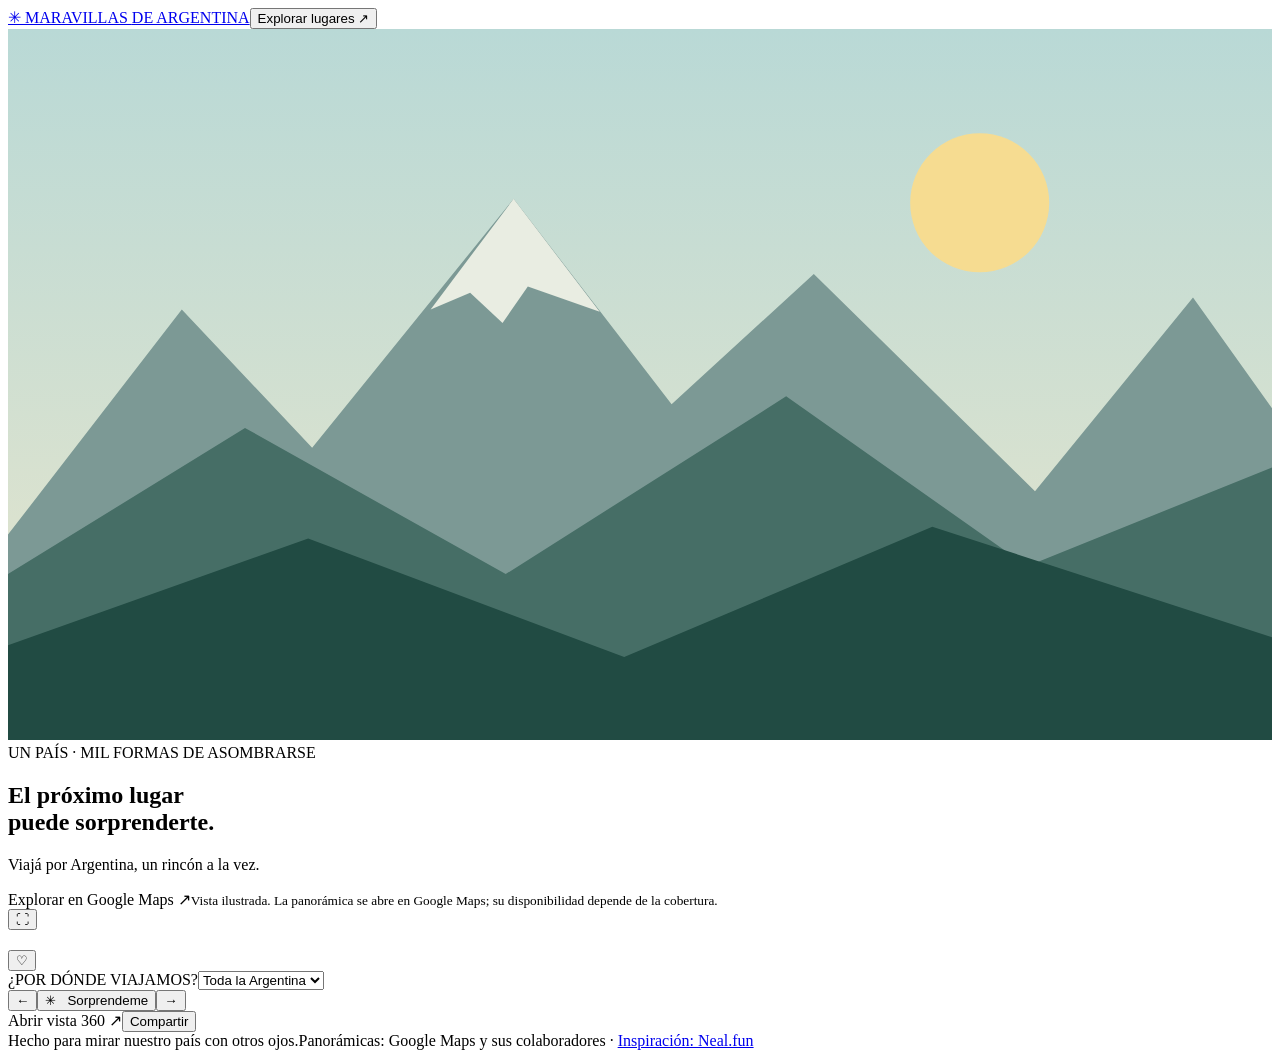
==== index.html @ 0de5b4e2 "Crear explorador Maravillas de Argentina: index.html" ====
<!doctype html>
<html lang="es-AR">
<head><meta charset="utf-8"><meta name="viewport" content="width=device-width,initial-scale=1"><meta name="theme-color" content="#123e38"><meta name="description" content="Descubrí lugares hermosos y curiosos de Argentina con enlaces a Google Street View."><title>Maravillas de Argentina</title><link rel="stylesheet" href="style.css"><script src="config.js" defer></script><script src="app.js" defer></script></head>
<body>
<header><a class="brand" href="./" aria-label="Inicio"><span class="sun">✳</span> MARAVILLAS <span class="brand-small">DE ARGENTINA</span></a><button id="catalogToggle" aria-expanded="false" aria-controls="catalog">Explorar lugares <span>↗</span></button></header>
<main>
<section class="stage" aria-label="Lugar seleccionado">
<div class="landscape" aria-hidden="true"><svg viewBox="0 0 1600 900" preserveAspectRatio="xMidYMid slice"><defs><linearGradient id="sky" x2="0" y2="1"><stop stop-color="#b9d9d6"/><stop offset="1" stop-color="#e9e6cc"/></linearGradient></defs><path fill="url(#sky)" d="M0 0h1600v900H0z"/><circle cx="1230" cy="220" r="88" fill="#f6dc91"/><path fill="#7c9995" d="M0 640 220 355 385 530 640 215 840 475 1020 310 1300 585 1500 340 1600 480V900H0Z"/><path fill="#e9ede2" d="m535 355 105-140 109 143-91-32-32 46-41-38Z"/><path fill="#466e66" d="M0 690 300 505 630 690 985 465 1290 680 1600 555V900H0Z"/><path fill="#214b43" d="M0 780 380 645 780 795 1170 630 1600 770V900H0Z"/></svg></div>
<iframe id="panorama" title="Panorámica 360 del lugar seleccionado" referrerpolicy="strict-origin-when-cross-origin" allowfullscreen hidden></iframe>
<div id="fallback" class="welcome"><span class="eyebrow">UN PAÍS · MIL FORMAS DE ASOMBRARSE</span><h1>El próximo lugar<br>puede sorprenderte.</h1><p>Viajá por Argentina, un rincón a la vez.</p><a id="heroMaps" class="light-button" target="_blank" rel="noopener">Explorar en Google Maps ↗</a><small id="coverage">Vista ilustrada. La panorámica se abre en Google Maps; su disponibilidad depende de la cobertura.</small></div>
<div class="top-tools"><span id="counter"></span><button id="fullscreen" title="Pantalla completa" aria-label="Pantalla completa">⛶</button></div>
<article class="place-card" aria-live="polite"><div><span id="region" class="eyebrow"></span><h2 id="name"></h2><p id="description"></p><span id="province"></span></div><button id="favorite" aria-label="Guardar lugar" aria-pressed="false">♡</button></article>
</section>
<nav class="travel-bar" aria-label="Controles del recorrido"><div class="filter"><label for="regionFilter">¿POR DÓNDE VIAJAMOS?</label><select id="regionFilter"><option value="">Toda la Argentina</option></select></div><div class="steps"><button id="previous" aria-label="Lugar anterior">←</button><button id="random" class="primary">✳ &nbsp; Sorprendeme</button><button id="next" aria-label="Lugar siguiente">→</button></div><a id="maps" target="_blank" rel="noopener">Abrir vista 360 ↗</a><button id="share">Compartir</button></nav>
<section id="catalog" hidden><div class="catalog-head"><h2>Elegí tu próximo destino</h2><label><input id="onlyFavorites" type="checkbox"> Solo guardados</label></div><label for="search" class="sr-only">Buscar lugar o provincia</label><input id="search" type="search" placeholder="Buscar un lugar o una provincia…"><div id="cards"></div><p id="empty" hidden>No hay lugares para esta búsqueda.</p></section>
</main><footer><span>Hecho para mirar nuestro país con otros ojos.</span><span>Panorámicas: Google Maps y sus colaboradores · <a href="https://neal.fun/wonders-of-street-view/" target="_blank" rel="noopener">Inspiración: Neal.fun</a></span></footer><p id="status" class="toast" role="status" hidden></p>
</body></html>
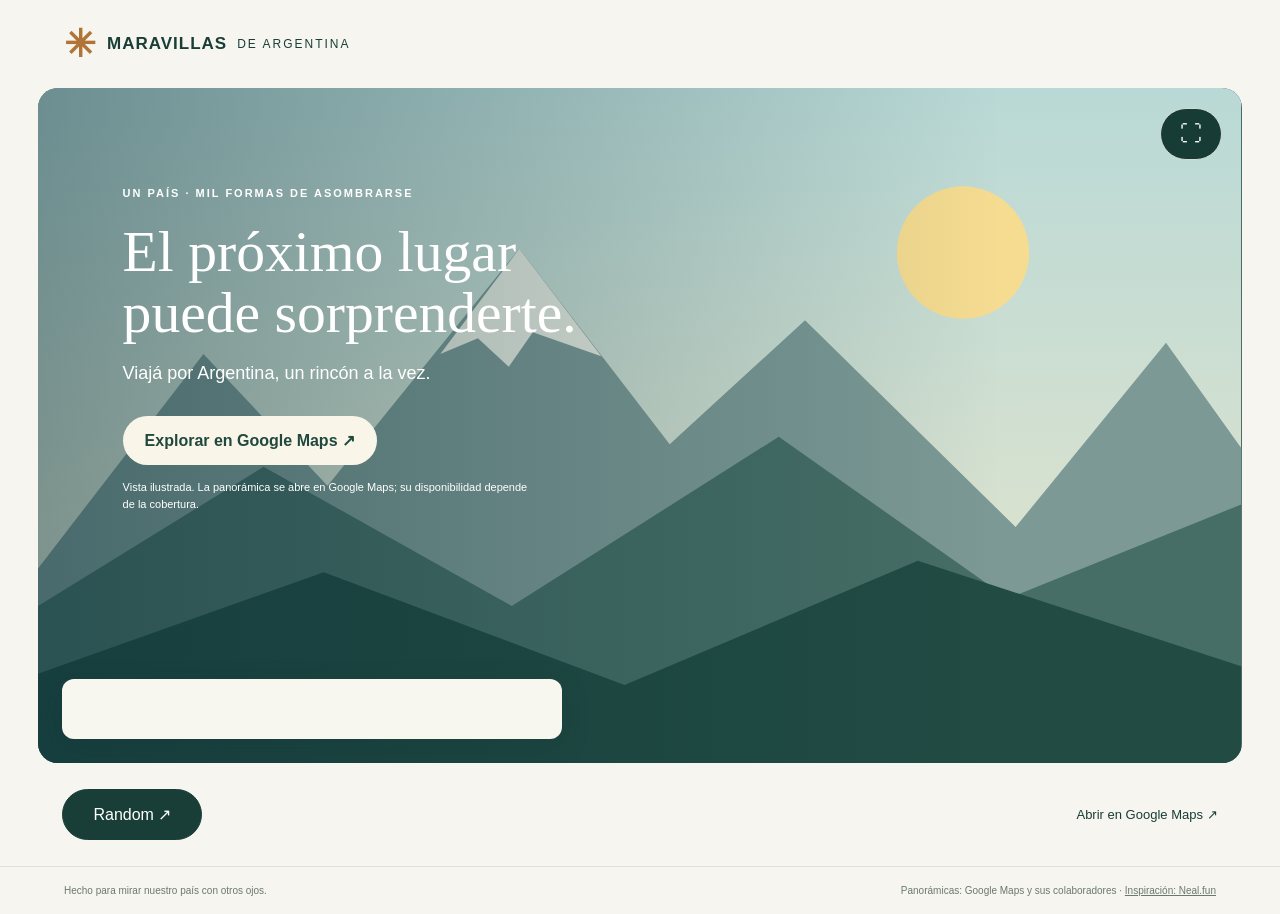
==== commit 0af72392: "Simplificar recorrido a un botón Random: index.html" ====
--- a/index.html
+++ b/index.html
@@ -2,16 +2,16 @@
 <html lang="es-AR">
 <head><meta charset="utf-8"><meta name="viewport" content="width=device-width,initial-scale=1"><meta name="theme-color" content="#123e38"><meta name="description" content="Descubrí lugares hermosos y curiosos de Argentina con enlaces a Google Street View."><title>Maravillas de Argentina</title><link rel="stylesheet" href="style.css"><script src="config.js" defer></script><script src="app.js" defer></script></head>
 <body>
-<header><a class="brand" href="./" aria-label="Inicio"><span class="sun">✳</span> MARAVILLAS <span class="brand-small">DE ARGENTINA</span></a><button id="catalogToggle" aria-expanded="false" aria-controls="catalog">Explorar lugares <span>↗</span></button></header>
+<header><a class="brand" href="./" aria-label="Inicio"><span class="sun">✳</span> MARAVILLAS <span class="brand-small">DE ARGENTINA</span></a></header>
 <main>
 <section class="stage" aria-label="Lugar seleccionado">
 <div class="landscape" aria-hidden="true"><svg viewBox="0 0 1600 900" preserveAspectRatio="xMidYMid slice"><defs><linearGradient id="sky" x2="0" y2="1"><stop stop-color="#b9d9d6"/><stop offset="1" stop-color="#e9e6cc"/></linearGradient></defs><path fill="url(#sky)" d="M0 0h1600v900H0z"/><circle cx="1230" cy="220" r="88" fill="#f6dc91"/><path fill="#7c9995" d="M0 640 220 355 385 530 640 215 840 475 1020 310 1300 585 1500 340 1600 480V900H0Z"/><path fill="#e9ede2" d="m535 355 105-140 109 143-91-32-32 46-41-38Z"/><path fill="#466e66" d="M0 690 300 505 630 690 985 465 1290 680 1600 555V900H0Z"/><path fill="#214b43" d="M0 780 380 645 780 795 1170 630 1600 770V900H0Z"/></svg></div>
 <iframe id="panorama" title="Panorámica 360 del lugar seleccionado" referrerpolicy="strict-origin-when-cross-origin" allowfullscreen hidden></iframe>
 <div id="fallback" class="welcome"><span class="eyebrow">UN PAÍS · MIL FORMAS DE ASOMBRARSE</span><h1>El próximo lugar<br>puede sorprenderte.</h1><p>Viajá por Argentina, un rincón a la vez.</p><a id="heroMaps" class="light-button" target="_blank" rel="noopener">Explorar en Google Maps ↗</a><small id="coverage">Vista ilustrada. La panorámica se abre en Google Maps; su disponibilidad depende de la cobertura.</small></div>
 <div class="top-tools"><span id="counter"></span><button id="fullscreen" title="Pantalla completa" aria-label="Pantalla completa">⛶</button></div>
-<article class="place-card" aria-live="polite"><div><span id="region" class="eyebrow"></span><h2 id="name"></h2><p id="description"></p><span id="province"></span></div><button id="favorite" aria-label="Guardar lugar" aria-pressed="false">♡</button></article>
+<article class="place-card" aria-live="polite"><div><span id="region" class="eyebrow"></span><h2 id="name"></h2><p id="description"></p><span id="province"></span></div></article>
 </section>
-<nav class="travel-bar" aria-label="Controles del recorrido"><div class="filter"><label for="regionFilter">¿POR DÓNDE VIAJAMOS?</label><select id="regionFilter"><option value="">Toda la Argentina</option></select></div><div class="steps"><button id="previous" aria-label="Lugar anterior">←</button><button id="random" class="primary">✳ &nbsp; Sorprendeme</button><button id="next" aria-label="Lugar siguiente">→</button></div><a id="maps" target="_blank" rel="noopener">Abrir vista 360 ↗</a><button id="share">Compartir</button></nav>
-<section id="catalog" hidden><div class="catalog-head"><h2>Elegí tu próximo destino</h2><label><input id="onlyFavorites" type="checkbox"> Solo guardados</label></div><label for="search" class="sr-only">Buscar lugar o provincia</label><input id="search" type="search" placeholder="Buscar un lugar o una provincia…"><div id="cards"></div><p id="empty" hidden>No hay lugares para esta búsqueda.</p></section>
+<nav class="travel-bar" aria-label="Descubrir otro lugar"><button id="random" class="primary">Random ↗</button><a id="maps" target="_blank" rel="noopener">Abrir en Google Maps ↗</a></nav>
+
 </main><footer><span>Hecho para mirar nuestro país con otros ojos.</span><span>Panorámicas: Google Maps y sus colaboradores · <a href="https://neal.fun/wonders-of-street-view/" target="_blank" rel="noopener">Inspiración: Neal.fun</a></span></footer><p id="status" class="toast" role="status" hidden></p>
-</body></html>+</body></html>
--- a/style.css
+++ b/style.css
@@ -0,0 +1 @@
+*{box-sizing:border-box}body{margin:0;background:#f6f5ef;color:#193e37;font-family:Arial,Helvetica,sans-serif}button,a,select,input{-webkit-tap-highlight-color:transparent}button,select,input{font:inherit}button,a{touch-action:manipulation}button{cursor:pointer}a{color:inherit}button{border:1px solid #d3dcd5;background:transparent;color:inherit;border-radius:30px;padding:12px 19px}button:hover{background:#e7ece3}button:focus-visible,a:focus-visible,select:focus-visible,input:focus-visible{outline:3px solid #db9541;outline-offset:4px}header{height:88px;display:flex;justify-content:space-between;align-items:center;padding:0 5%}.brand{font-size:17px;font-weight:800;text-decoration:none;letter-spacing:1px;display:flex;align-items:center;gap:10px}.brand-small{font-weight:400;font-size:12px;letter-spacing:2px}.sun{font-size:38px;color:#af7436}main{padding:0 3%}.stage{height:calc(100svh - 225px);min-height:460px;max-height:850px;position:relative;overflow:hidden;border-radius:20px;background:#294e46}.landscape,.landscape svg,iframe{position:absolute;width:100%;height:100%;inset:0;border:0}.landscape:after{content:"";position:absolute;inset:0;background:linear-gradient(90deg,#092f3970,transparent 80%)}.welcome{position:absolute;left:7%;top:14%;max-width:570px;color:white}.eyebrow{font-size:11px;font-weight:700;letter-spacing:2px}h1{font-family:Georgia,serif;font-weight:400;font-size:clamp(38px,4.5vw,72px);line-height:1.06;margin:20px 0} .welcome p{font-size:18px}.light-button{display:inline-block;background:#f9f6e9;color:#21483e;border-radius:28px;padding:15px 22px;text-decoration:none;font-weight:600;margin:14px 0}.welcome small{display:block;font-size:11px;line-height:1.6;max-width:410px}.top-tools{position:absolute;top:20px;right:20px;display:flex;align-items:center;gap:12px;color:white}.top-tools button{background:#173c36;color:white;font-size:22px}.place-card{position:absolute;bottom:24px;left:24px;background:#f8f7ef;max-width:500px;width:calc(100% - 48px);padding:24px;border-radius:12px;display:flex;justify-content:space-between;gap:10px;box-shadow:0 8px 30px #0d292524}.place-card h2{font-family:Georgia,serif;font-size:30px;font-weight:400;margin:10px 0}.place-card p{font-size:14px;line-height:1.5;margin:0 0 12px}.place-card #province{font-size:12px;color:#5c7168}.place-card button{align-self:flex-start;font-size:26px;border:0;padding:0 4px}.travel-bar{display:flex;align-items:center;justify-content:space-between;gap:16px;min-height:103px;padding:18px 2%}.filter label{display:block;font-size:9px;letter-spacing:1.5px;margin-bottom:7px}select{border:0;background:transparent;color:#193e37;font-weight:600;max-width:200px}.steps{display:flex;gap:9px}.primary{background:#193e37;color:white;padding:15px 30px;border-color:#193e37}.primary:hover{background:#2e5c50}.travel-bar a{font-size:13px;text-decoration:none}footer{display:flex;justify-content:space-between;gap:20px;padding:18px 5%;border-top:1px solid #dce2d8;font-size:10px;color:#6a7970}#catalog{padding:25px 2% 50px}.catalog-head{display:flex;justify-content:space-between;align-items:center}#search{padding:15px;border:1px solid #c5d3c9;border-radius:9px;width:100%;margin:14px 0 24px;background:white}#cards{display:grid;grid-template-columns:repeat(4,1fr);gap:14px}.destination{text-align:left;padding:22px;border-radius:12px;background:#eeefe5}.destination strong{display:block;font-family:Georgia,serif;font-size:23px;margin:12px 0}.destination small{color:#65756a}.toast{position:fixed;bottom:22px;left:50%;transform:translateX(-50%);background:#193e37;color:white;padding:12px 20px;border-radius:30px;z-index:4}.sr-only{position:absolute;width:1px;height:1px;overflow:hidden;clip:rect(0,0,0,0)}[hidden]{display:none!important}@media(max-width:850px){.brand-small{display:none}.travel-bar{flex-wrap:wrap;justify-content:center}.filter{flex:1}.stage{height:650px}.welcome{top:12%;left:7%;right:7%}#cards{grid-template-columns:repeat(2,1fr)}footer{flex-direction:column}.travel-bar #share{padding:9px 14px}}@media(max-width:480px){header{height:75px;padding:0 5%}.brand{font-size:12px}.sun{font-size:28px}header button{font-size:12px;padding:10px}main{padding:0 12px}.stage{min-height:590px;height:70svh}.welcome h1{font-size:41px}.welcome .eyebrow{font-size:9px}.place-card{padding:18px;left:16px;bottom:16px;width:calc(100% - 32px)}.place-card h2{font-size:26px}.welcome small{max-width:290px}.top-tools{top:12px;right:12px}.top-tools #counter{font-size:11px}.steps{order:3;width:100%;justify-content:center}.travel-bar{gap:18px;padding:22px 0}.filter label{font-size:8px}.primary{padding:14px 25px}.catalog-head{display:block}#cards{grid-template-columns:1fr}}
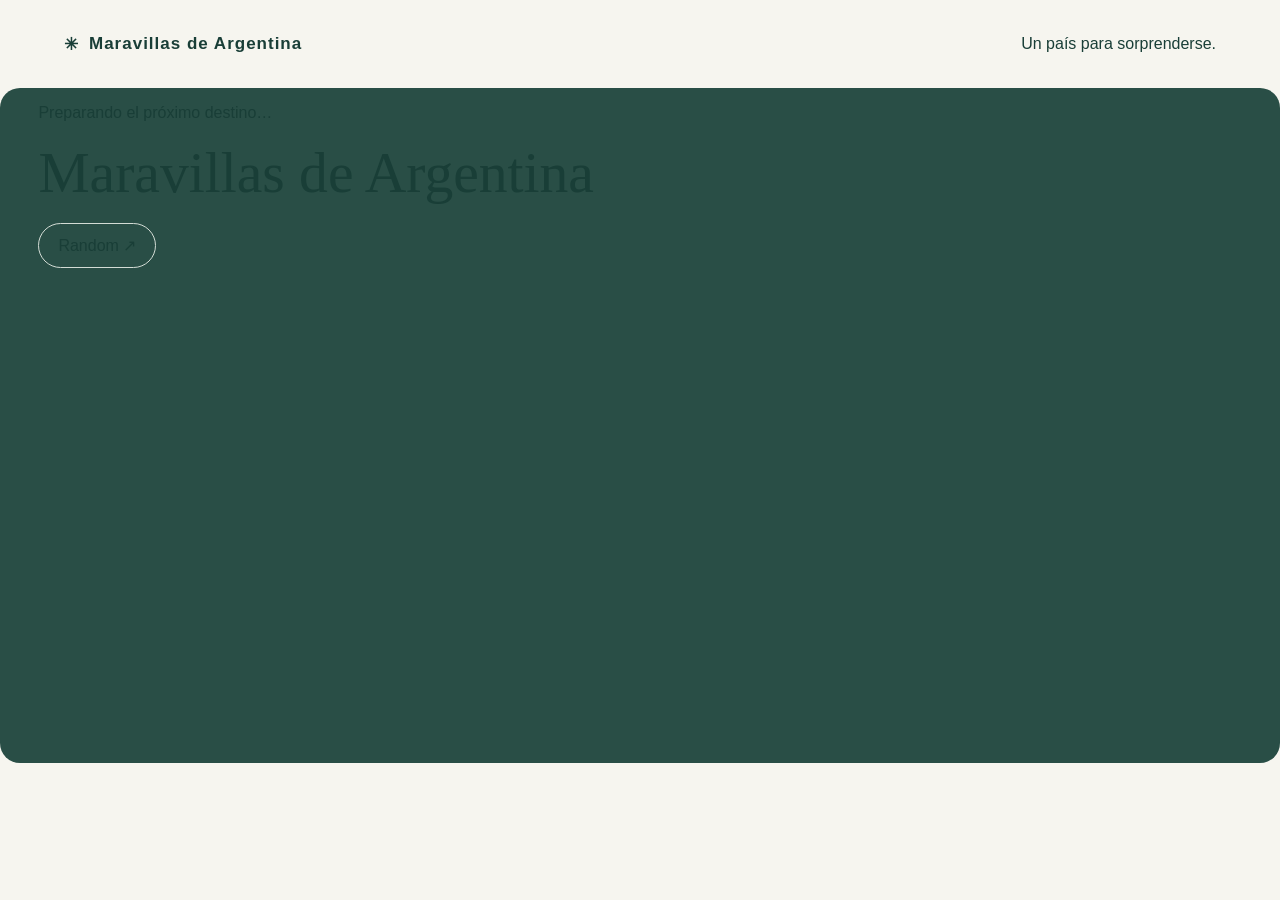
==== commit bf138054: "Integrar panorámicas seleccionadas y recorrido Random: index.html" ====
--- a/index.html
+++ b/index.html
@@ -1,17 +1,7 @@
 <!doctype html>
-<html lang="es-AR">
-<head><meta charset="utf-8"><meta name="viewport" content="width=device-width,initial-scale=1"><meta name="theme-color" content="#123e38"><meta name="description" content="Descubrí lugares hermosos y curiosos de Argentina con enlaces a Google Street View."><title>Maravillas de Argentina</title><link rel="stylesheet" href="style.css"><script src="config.js" defer></script><script src="app.js" defer></script></head>
-<body>
-<header><a class="brand" href="./" aria-label="Inicio"><span class="sun">✳</span> MARAVILLAS <span class="brand-small">DE ARGENTINA</span></a></header>
-<main>
-<section class="stage" aria-label="Lugar seleccionado">
-<div class="landscape" aria-hidden="true"><svg viewBox="0 0 1600 900" preserveAspectRatio="xMidYMid slice"><defs><linearGradient id="sky" x2="0" y2="1"><stop stop-color="#b9d9d6"/><stop offset="1" stop-color="#e9e6cc"/></linearGradient></defs><path fill="url(#sky)" d="M0 0h1600v900H0z"/><circle cx="1230" cy="220" r="88" fill="#f6dc91"/><path fill="#7c9995" d="M0 640 220 355 385 530 640 215 840 475 1020 310 1300 585 1500 340 1600 480V900H0Z"/><path fill="#e9ede2" d="m535 355 105-140 109 143-91-32-32 46-41-38Z"/><path fill="#466e66" d="M0 690 300 505 630 690 985 465 1290 680 1600 555V900H0Z"/><path fill="#214b43" d="M0 780 380 645 780 795 1170 630 1600 770V900H0Z"/></svg></div>
-<iframe id="panorama" title="Panorámica 360 del lugar seleccionado" referrerpolicy="strict-origin-when-cross-origin" allowfullscreen hidden></iframe>
-<div id="fallback" class="welcome"><span class="eyebrow">UN PAÍS · MIL FORMAS DE ASOMBRARSE</span><h1>El próximo lugar<br>puede sorprenderte.</h1><p>Viajá por Argentina, un rincón a la vez.</p><a id="heroMaps" class="light-button" target="_blank" rel="noopener">Explorar en Google Maps ↗</a><small id="coverage">Vista ilustrada. La panorámica se abre en Google Maps; su disponibilidad depende de la cobertura.</small></div>
-<div class="top-tools"><span id="counter"></span><button id="fullscreen" title="Pantalla completa" aria-label="Pantalla completa">⛶</button></div>
-<article class="place-card" aria-live="polite"><div><span id="region" class="eyebrow"></span><h2 id="name"></h2><p id="description"></p><span id="province"></span></div></article>
-</section>
-<nav class="travel-bar" aria-label="Descubrir otro lugar"><button id="random" class="primary">Random ↗</button><a id="maps" target="_blank" rel="noopener">Abrir en Google Maps ↗</a></nav>
-
-</main><footer><span>Hecho para mirar nuestro país con otros ojos.</span><span>Panorámicas: Google Maps y sus colaboradores · <a href="https://neal.fun/wonders-of-street-view/" target="_blank" rel="noopener">Inspiración: Neal.fun</a></span></footer><p id="status" class="toast" role="status" hidden></p>
-</body></html>
+<html lang="es-AR"><head><meta charset="utf-8"><meta name="viewport" content="width=device-width,initial-scale=1"><meta name="theme-color" content="#163e36"><meta name="description" content="Asomate a lugares hermosos y curiosos de Argentina. Una vista 360 y un nuevo destino al azar."><title>Maravillas de Argentina</title><link rel="stylesheet" href="style.css?v=360-1"><script src="app.js?v=360-1" defer></script></head>
+<body><header><a href="./" class="brand">✳ <span>Maravillas de Argentina</span></a><span class="tagline">Un país para sorprenderse.</span></header>
+<main class="stage"><iframe id="panorama" title="Vista 360 de Argentina" referrerpolicy="strict-origin-when-cross-origin" allowfullscreen></iframe>
+<p id="loading" role="status">Preparando el próximo destino…</p>
+<div class="bottom-bar"><div class="place" aria-live="polite"><span id="province"></span><h1 id="name">Maravillas de Argentina</h1></div><button id="random" disabled>Random <span aria-hidden="true">↗</span></button></div>
+<p id="status" class="toast" role="status" hidden></p></main></body></html>
--- a/style.css
+++ b/style.css
@@ -1 +1,4 @@
-*{box-sizing:border-box}body{margin:0;background:#f6f5ef;color:#193e37;font-family:Arial,Helvetica,sans-serif}button,a,select,input{-webkit-tap-highlight-color:transparent}button,select,input{font:inherit}button,a{touch-action:manipulation}button{cursor:pointer}a{color:inherit}button{border:1px solid #d3dcd5;background:transparent;color:inherit;border-radius:30px;padding:12px 19px}button:hover{background:#e7ece3}button:focus-visible,a:focus-visible,select:focus-visible,input:focus-visible{outline:3px solid #db9541;outline-offset:4px}header{height:88px;display:flex;justify-content:space-between;align-items:center;padding:0 5%}.brand{font-size:17px;font-weight:800;text-decoration:none;letter-spacing:1px;display:flex;align-items:center;gap:10px}.brand-small{font-weight:400;font-size:12px;letter-spacing:2px}.sun{font-size:38px;color:#af7436}main{padding:0 3%}.stage{height:calc(100svh - 225px);min-height:460px;max-height:850px;position:relative;overflow:hidden;border-radius:20px;background:#294e46}.landscape,.landscape svg,iframe{position:absolute;width:100%;height:100%;inset:0;border:0}.landscape:after{content:"";position:absolute;inset:0;background:linear-gradient(90deg,#092f3970,transparent 80%)}.welcome{position:absolute;left:7%;top:14%;max-width:570px;color:white}.eyebrow{font-size:11px;font-weight:700;letter-spacing:2px}h1{font-family:Georgia,serif;font-weight:400;font-size:clamp(38px,4.5vw,72px);line-height:1.06;margin:20px 0} .welcome p{font-size:18px}.light-button{display:inline-block;background:#f9f6e9;color:#21483e;border-radius:28px;padding:15px 22px;text-decoration:none;font-weight:600;margin:14px 0}.welcome small{display:block;font-size:11px;line-height:1.6;max-width:410px}.top-tools{position:absolute;top:20px;right:20px;display:flex;align-items:center;gap:12px;color:white}.top-tools button{background:#173c36;color:white;font-size:22px}.place-card{position:absolute;bottom:24px;left:24px;background:#f8f7ef;max-width:500px;width:calc(100% - 48px);padding:24px;border-radius:12px;display:flex;justify-content:space-between;gap:10px;box-shadow:0 8px 30px #0d292524}.place-card h2{font-family:Georgia,serif;font-size:30px;font-weight:400;margin:10px 0}.place-card p{font-size:14px;line-height:1.5;margin:0 0 12px}.place-card #province{font-size:12px;color:#5c7168}.place-card button{align-self:flex-start;font-size:26px;border:0;padding:0 4px}.travel-bar{display:flex;align-items:center;justify-content:space-between;gap:16px;min-height:103px;padding:18px 2%}.filter label{display:block;font-size:9px;letter-spacing:1.5px;margin-bottom:7px}select{border:0;background:transparent;color:#193e37;font-weight:600;max-width:200px}.steps{display:flex;gap:9px}.primary{background:#193e37;color:white;padding:15px 30px;border-color:#193e37}.primary:hover{background:#2e5c50}.travel-bar a{font-size:13px;text-decoration:none}footer{display:flex;justify-content:space-between;gap:20px;padding:18px 5%;border-top:1px solid #dce2d8;font-size:10px;color:#6a7970}#catalog{padding:25px 2% 50px}.catalog-head{display:flex;justify-content:space-between;align-items:center}#search{padding:15px;border:1px solid #c5d3c9;border-radius:9px;width:100%;margin:14px 0 24px;background:white}#cards{display:grid;grid-template-columns:repeat(4,1fr);gap:14px}.destination{text-align:left;padding:22px;border-radius:12px;background:#eeefe5}.destination strong{display:block;font-family:Georgia,serif;font-size:23px;margin:12px 0}.destination small{color:#65756a}.toast{position:fixed;bottom:22px;left:50%;transform:translateX(-50%);background:#193e37;color:white;padding:12px 20px;border-radius:30px;z-index:4}.sr-only{position:absolute;width:1px;height:1px;overflow:hidden;clip:rect(0,0,0,0)}[hidden]{display:none!important}@media(max-width:850px){.brand-small{display:none}.travel-bar{flex-wrap:wrap;justify-content:center}.filter{flex:1}.stage{height:650px}.welcome{top:12%;left:7%;right:7%}#cards{grid-template-columns:repeat(2,1fr)}footer{flex-direction:column}.travel-bar #share{padding:9px 14px}}@media(max-width:480px){header{height:75px;padding:0 5%}.brand{font-size:12px}.sun{font-size:28px}header button{font-size:12px;padding:10px}main{padding:0 12px}.stage{min-height:590px;height:70svh}.welcome h1{font-size:41px}.welcome .eyebrow{font-size:9px}.place-card{padding:18px;left:16px;bottom:16px;width:calc(100% - 32px)}.place-card h2{font-size:26px}.welcome small{max-width:290px}.top-tools{top:12px;right:12px}.top-tools #counter{font-size:11px}.steps{order:3;width:100%;justify-content:center}.travel-bar{gap:18px;padding:22px 0}.filter label{font-size:8px}.primary{padding:14px 25px}.catalog-head{display:block}#cards{grid-template-columns:1fr}}+*{box-sizing:border-box}body{margin:0;background:#f6f5ef;color:#193e37;font-family:Arial,Helvetica,sans-serif}button,a,select,input{-webkit-tap-highlight-color:transparent}button,select,input{font:inherit}button,a{touch-action:manipulation}button{cursor:pointer}a{color:inherit}button{border:1px solid #d3dcd5;background:transparent;color:inherit;border-radius:30px;padding:12px 19px}button:hover{background:#e7ece3}button:focus-visible,a:focus-visible,select:focus-visible,input:focus-visible{outline:3px solid #db9541;outline-offset:4px}header{height:88px;display:flex;justify-content:space-between;align-items:center;padding:0 5%}.brand{font-size:17px;font-weight:800;text-decoration:none;letter-spacing:1px;display:flex;align-items:center;gap:10px}.brand-small{font-weight:400;font-size:12px;letter-spacing:2px}.sun{font-size:38px;color:#af7436}main{padding:0 3%}.stage{height:calc(100svh - 225px);min-height:460px;max-height:850px;position:relative;overflow:hidden;border-radius:20px;background:#294e46}.landscape,.landscape svg,iframe{position:absolute;width:100%;height:100%;inset:0;border:0}.landscape:after{content:"";position:absolute;inset:0;background:linear-gradient(90deg,#092f3970,transparent 80%)}.welcome{position:absolute;left:7%;top:14%;max-width:570px;color:white}.eyebrow{font-size:11px;font-weight:700;letter-spacing:2px}h1{font-family:Georgia,serif;font-weight:400;font-size:clamp(38px,4.5vw,72px);line-height:1.06;margin:20px 0} .welcome p{font-size:18px}.light-button{display:inline-block;background:#f9f6e9;color:#21483e;border-radius:28px;padding:15px 22px;text-decoration:none;font-weight:600;margin:14px 0}.welcome small{display:block;font-size:11px;line-height:1.6;max-width:410px}.top-tools{position:absolute;top:20px;right:20px;display:flex;align-items:center;gap:12px;color:white}.top-tools button{background:#173c36;color:white;font-size:22px}.place-card{position:absolute;bottom:24px;left:24px;background:#f8f7ef;max-width:500px;width:calc(100% - 48px);padding:24px;border-radius:12px;display:flex;justify-content:space-between;gap:10px;box-shadow:0 8px 30px #0d292524}.place-card h2{font-family:Georgia,serif;font-size:30px;font-weight:400;margin:10px 0}.place-card p{font-size:14px;line-height:1.5;margin:0 0 12px}.place-card #province{font-size:12px;color:#5c7168}.place-card button{align-self:flex-start;font-size:26px;border:0;padding:0 4px}.travel-bar{display:flex;align-items:center;justify-content:space-between;gap:16px;min-height:103px;padding:18px 2%}.filter label{display:block;font-size:9px;letter-spacing:1.5px;margin-bottom:7px}select{border:0;background:transparent;color:#193e37;font-weight:600;max-width:200px}.steps{display:flex;gap:9px}.primary{background:#193e37;color:white;padding:15px 30px;border-color:#193e37}.primary:hover{background:#2e5c50}.travel-bar a{font-size:13px;text-decoration:none}footer{display:flex;justify-content:space-between;gap:20px;padding:18px 5%;border-top:1px solid #dce2d8;font-size:10px;color:#6a7970}#catalog{padding:25px 2% 50px}.catalog-head{display:flex;justify-content:space-between;align-items:center}#search{padding:15px;border:1px solid #c5d3c9;border-radius:9px;width:100%;margin:14px 0 24px;background:white}#cards{display:grid;grid-template-columns:repeat(4,1fr);gap:14px}.destination{text-align:left;padding:22px;border-radius:12px;background:#eeefe5}.destination strong{display:block;font-family:Georgia,serif;font-size:23px;margin:12px 0}.destination small{color:#65756a}.toast{position:fixed;bottom:22px;left:50%;transform:translateX(-50%);background:#193e37;color:white;padding:12px 20px;border-radius:30px;z-index:4}.sr-only{position:absolute;width:1px;height:1px;overflow:hidden;clip:rect(0,0,0,0)}[hidden]{display:none!important}@media(max-width:850px){.brand-small{display:none}.travel-bar{flex-wrap:wrap;justify-content:center}.filter{flex:1}.stage{height:650px}.welcome{top:12%;left:7%;right:7%}#cards{grid-template-columns:repeat(2,1fr)}footer{flex-direction:column}.travel-bar #share{padding:9px 14px}}@media(max-width:480px){header{height:75px;padding:0 5%}.brand{font-size:12px}.sun{font-size:28px}header button{font-size:12px;padding:10px}main{padding:0 12px}.stage{min-height:590px;height:70svh}.welcome h1{font-size:41px}.welcome .eyebrow{font-size:9px}.place-card{padding:18px;left:16px;bottom:16px;width:calc(100% - 32px)}.place-card h2{font-size:26px}.welcome small{max-width:290px}.top-tools{top:12px;right:12px}.top-tools #counter{font-size:11px}.steps{order:3;width:100%;justify-content:center}.travel-bar{gap:18px;padding:22px 0}.filter label{font-size:8px}.primary{padding:14px 25px}.catalog-head{display:block}#cards{grid-template-columns:1fr}}
+
+/* El recorrido se centra en descubrir un destino al azar. */
+.travel-bar{justify-content:center;position:relative}.travel-bar .primary{font-size:19px;min-width:180px}.travel-bar>a{position:absolute;right:2%}@media(max-width:600px){.travel-bar{flex-direction:column;gap:14px}.travel-bar>a{position:static}}
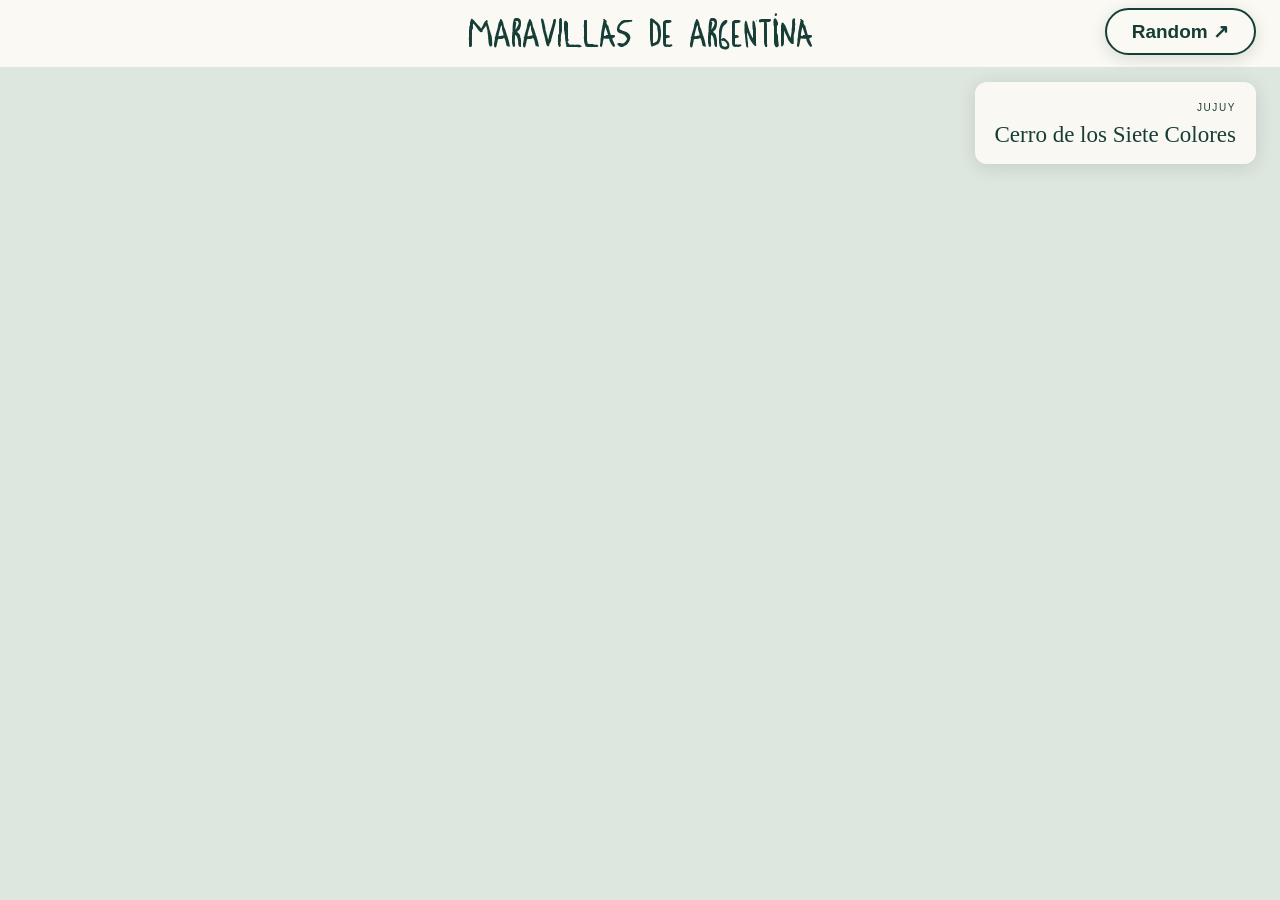
==== commit c71ba630: "Añadir estadísticas de uso independientes para Maravillas: index.html" ====
--- a/index.html
+++ b/index.html
@@ -1,5 +1,5 @@
 <!doctype html>
-<html lang="es-AR"><head><meta charset="utf-8"><meta name="viewport" content="width=device-width,initial-scale=1"><meta name="theme-color" content="#163e36"><meta name="description" content="Asomate a lugares hermosos y curiosos de Argentina. Una vista 360 y un nuevo destino al azar."><title>Maravillas de Argentina</title><link rel="stylesheet" href="style.css?v=360-1"><script src="app.js?v=360-1" defer></script></head>
+<html lang="es-AR"><head><meta charset="utf-8"><meta name="viewport" content="width=device-width,initial-scale=1"><meta name="theme-color" content="#163e36"><meta name="description" content="Asomate a lugares hermosos y curiosos de Argentina. Una vista 360 y un nuevo destino al azar."><title>Maravillas de Argentina</title><link rel="stylesheet" href="style.css?v=360-1"><script src="analytics-config.js" defer></script><script src="analytics.js?v=20261024" defer></script><script src="app.js?v=20261024" defer></script></head>
 <body><header><a href="./" class="brand">✳ <span>Maravillas de Argentina</span></a><span class="tagline">Un país para sorprenderse.</span></header>
 <main class="stage"><iframe id="panorama" title="Vista 360 de Argentina" referrerpolicy="strict-origin-when-cross-origin" allowfullscreen></iframe>
 <p id="loading" role="status">Preparando el próximo destino…</p>
--- a/style.css
+++ b/style.css
@@ -1,4 +1,23 @@
-*{box-sizing:border-box}body{margin:0;background:#f6f5ef;color:#193e37;font-family:Arial,Helvetica,sans-serif}button,a,select,input{-webkit-tap-highlight-color:transparent}button,select,input{font:inherit}button,a{touch-action:manipulation}button{cursor:pointer}a{color:inherit}button{border:1px solid #d3dcd5;background:transparent;color:inherit;border-radius:30px;padding:12px 19px}button:hover{background:#e7ece3}button:focus-visible,a:focus-visible,select:focus-visible,input:focus-visible{outline:3px solid #db9541;outline-offset:4px}header{height:88px;display:flex;justify-content:space-between;align-items:center;padding:0 5%}.brand{font-size:17px;font-weight:800;text-decoration:none;letter-spacing:1px;display:flex;align-items:center;gap:10px}.brand-small{font-weight:400;font-size:12px;letter-spacing:2px}.sun{font-size:38px;color:#af7436}main{padding:0 3%}.stage{height:calc(100svh - 225px);min-height:460px;max-height:850px;position:relative;overflow:hidden;border-radius:20px;background:#294e46}.landscape,.landscape svg,iframe{position:absolute;width:100%;height:100%;inset:0;border:0}.landscape:after{content:"";position:absolute;inset:0;background:linear-gradient(90deg,#092f3970,transparent 80%)}.welcome{position:absolute;left:7%;top:14%;max-width:570px;color:white}.eyebrow{font-size:11px;font-weight:700;letter-spacing:2px}h1{font-family:Georgia,serif;font-weight:400;font-size:clamp(38px,4.5vw,72px);line-height:1.06;margin:20px 0} .welcome p{font-size:18px}.light-button{display:inline-block;background:#f9f6e9;color:#21483e;border-radius:28px;padding:15px 22px;text-decoration:none;font-weight:600;margin:14px 0}.welcome small{display:block;font-size:11px;line-height:1.6;max-width:410px}.top-tools{position:absolute;top:20px;right:20px;display:flex;align-items:center;gap:12px;color:white}.top-tools button{background:#173c36;color:white;font-size:22px}.place-card{position:absolute;bottom:24px;left:24px;background:#f8f7ef;max-width:500px;width:calc(100% - 48px);padding:24px;border-radius:12px;display:flex;justify-content:space-between;gap:10px;box-shadow:0 8px 30px #0d292524}.place-card h2{font-family:Georgia,serif;font-size:30px;font-weight:400;margin:10px 0}.place-card p{font-size:14px;line-height:1.5;margin:0 0 12px}.place-card #province{font-size:12px;color:#5c7168}.place-card button{align-self:flex-start;font-size:26px;border:0;padding:0 4px}.travel-bar{display:flex;align-items:center;justify-content:space-between;gap:16px;min-height:103px;padding:18px 2%}.filter label{display:block;font-size:9px;letter-spacing:1.5px;margin-bottom:7px}select{border:0;background:transparent;color:#193e37;font-weight:600;max-width:200px}.steps{display:flex;gap:9px}.primary{background:#193e37;color:white;padding:15px 30px;border-color:#193e37}.primary:hover{background:#2e5c50}.travel-bar a{font-size:13px;text-decoration:none}footer{display:flex;justify-content:space-between;gap:20px;padding:18px 5%;border-top:1px solid #dce2d8;font-size:10px;color:#6a7970}#catalog{padding:25px 2% 50px}.catalog-head{display:flex;justify-content:space-between;align-items:center}#search{padding:15px;border:1px solid #c5d3c9;border-radius:9px;width:100%;margin:14px 0 24px;background:white}#cards{display:grid;grid-template-columns:repeat(4,1fr);gap:14px}.destination{text-align:left;padding:22px;border-radius:12px;background:#eeefe5}.destination strong{display:block;font-family:Georgia,serif;font-size:23px;margin:12px 0}.destination small{color:#65756a}.toast{position:fixed;bottom:22px;left:50%;transform:translateX(-50%);background:#193e37;color:white;padding:12px 20px;border-radius:30px;z-index:4}.sr-only{position:absolute;width:1px;height:1px;overflow:hidden;clip:rect(0,0,0,0)}[hidden]{display:none!important}@media(max-width:850px){.brand-small{display:none}.travel-bar{flex-wrap:wrap;justify-content:center}.filter{flex:1}.stage{height:650px}.welcome{top:12%;left:7%;right:7%}#cards{grid-template-columns:repeat(2,1fr)}footer{flex-direction:column}.travel-bar #share{padding:9px 14px}}@media(max-width:480px){header{height:75px;padding:0 5%}.brand{font-size:12px}.sun{font-size:28px}header button{font-size:12px;padding:10px}main{padding:0 12px}.stage{min-height:590px;height:70svh}.welcome h1{font-size:41px}.welcome .eyebrow{font-size:9px}.place-card{padding:18px;left:16px;bottom:16px;width:calc(100% - 32px)}.place-card h2{font-size:26px}.welcome small{max-width:290px}.top-tools{top:12px;right:12px}.top-tools #counter{font-size:11px}.steps{order:3;width:100%;justify-content:center}.travel-bar{gap:18px;padding:22px 0}.filter label{font-size:8px}.primary{padding:14px 25px}.catalog-head{display:block}#cards{grid-template-columns:1fr}}
+*{box-sizing:border-box}html,body{margin:0;height:100%;font-family:Arial,Helvetica,sans-serif;background:#e8eee9;color:#163e36}body{display:flex;flex-direction:column}header{height:68px;flex-shrink:0;display:flex;align-items:center;justify-content:space-between;padding:0 28px;background:#faf9f3;border-bottom:1px solid #dfe5df}.brand{display:flex;align-items:center;gap:12px;color:#163e36;text-decoration:none;font-size:30px}.brand span{font-size:18px;font-weight:700;letter-spacing:-.4px}.tagline{font-size:12px;color:#697a70}.stage{position:relative;flex:1;min-height:300px}iframe{position:absolute;inset:0;border:0;width:100%;height:100%;background:#dde6df}.bottom-bar{position:absolute;left:24px;right:24px;bottom:40px;display:flex;justify-content:space-between;align-items:flex-end;gap:20px;pointer-events:none}.place{background:#faf9f3f2;border-radius:12px;padding:15px 20px;max-width:calc(100% - 200px);box-shadow:0 3px 18px #142e3320}.place span{font-size:10px;text-transform:uppercase;letter-spacing:1.6px}.place h1{font-family:Georgia,serif;font-size:23px;font-weight:400;margin:6px 0 0;line-height:1.2}button{pointer-events:auto;cursor:pointer;border:2px solid #163e36;border-radius:32px;background:#faf9f3;color:#163e36;font-family:inherit;font-size:22px;font-weight:700;padding:17px 30px;box-shadow:0 4px 16px #12322625;min-width:170px}button:hover{background:#163e36;color:white}button:active{transform:translateY(1px)}button:disabled{opacity:.6;cursor:wait}button:focus-visible,a:focus-visible{outline:3px solid #d89a3c;outline-offset:4px}#loading{position:absolute;top:16px;left:50%;transform:translateX(-50%);margin:0;background:#faf9f3e8;padding:10px 18px;border-radius:25px;font-size:13px;pointer-events:none}.toast{position:absolute;top:60px;left:50%;transform:translateX(-50%);background:#faf9f3;padding:14px 20px;border-radius:10px;max-width:90%;box-shadow:0 3px 18px #142e3320}[hidden]{display:none!important}@media(max-width:600px){header{height:58px;padding:0 16px}.brand span{font-size:15px}.tagline{display:none}.bottom-bar{left:12px;right:12px;bottom:42px;gap:10px}.place{padding:12px;max-width:calc(100% - 130px)}.place h1{font-size:17px}.place span{font-size:9px}button{font-size:18px;min-width:115px;padding:14px 18px}}
+/* Random en la esquina superior derecha, sin interferir con el visor. */
+#random{position:fixed;top:8px;right:24px;z-index:10;padding:10px 25px;font-size:19px;min-width:145px}header{padding-right:195px}.tagline{display:none}@media(max-width:600px){header{padding-right:125px}.brand span{font-size:13px}#random{top:8px;right:12px;min-width:105px;padding:9px 14px;font-size:16px}.place{max-width:100%}}
 
-/* El recorrido se centra en descubrir un destino al azar. */
-.travel-bar{justify-content:center;position:relative}.travel-bar .primary{font-size:19px;min-width:180px}.travel-bar>a{position:absolute;right:2%}@media(max-width:600px){.travel-bar{flex-direction:column;gap:14px}.travel-bar>a{position:static}}
+/* Nombre dentro de la panorámica, debajo de Random. */
+.bottom-bar{top:14px;right:24px;bottom:auto;left:auto;display:block;max-width:min(440px,calc(100% - 48px))}
+.place{max-width:100%;text-align:right}
+@media(max-width:600px){.bottom-bar{top:12px;right:12px;bottom:auto;left:auto;max-width:calc(100% - 24px)}.place{max-width:100%;padding:10px 14px}.place h1{font-size:17px}}
+
+/* Título centrado en la cabecera con espacio simétrico para Random. */
+header{justify-content:center;padding:0 185px}
+.brand{justify-content:center;text-align:center}
+@media(max-width:600px){header{padding:0 122px;min-height:72px;height:72px}.brand{gap:5px;font-size:20px}.brand span{font-size:12px;line-height:1.2}#random{top:16px}}
+
+/* Malvinas Argentinas 26 — Copyright 2026 Maximiliano Firtman.
+   SIL Open Font License 1.1: fonts/MalvinasArgentinas26-LICENSE.txt */
+@font-face{font-family:"Malvinas Argentinas 26";src:url("[data-uri]") format("woff2");font-style:normal;font-weight:400;font-display:swap}
+.brand{font-size:0;gap:0}
+.brand span{font-family:"Malvinas Argentinas 26",sans-serif;font-weight:400;font-size:clamp(28px,3vw,40px);letter-spacing:0;text-transform:uppercase;line-height:1}
+@media(max-width:600px){header{height:84px;min-height:84px;padding:0 120px 0 12px}.brand span{font-size:25px}#random{top:24px}}
+@media(min-width:601px){header{padding:0 185px}}
+
+@media(max-width:600px){header{position:relative;height:108px;min-height:108px;padding:0 12px}.brand{position:absolute;top:14px;left:50%;transform:translateX(-50%);width:calc(100% - 24px)}.brand span{font-size:28px}#random{top:56px}}
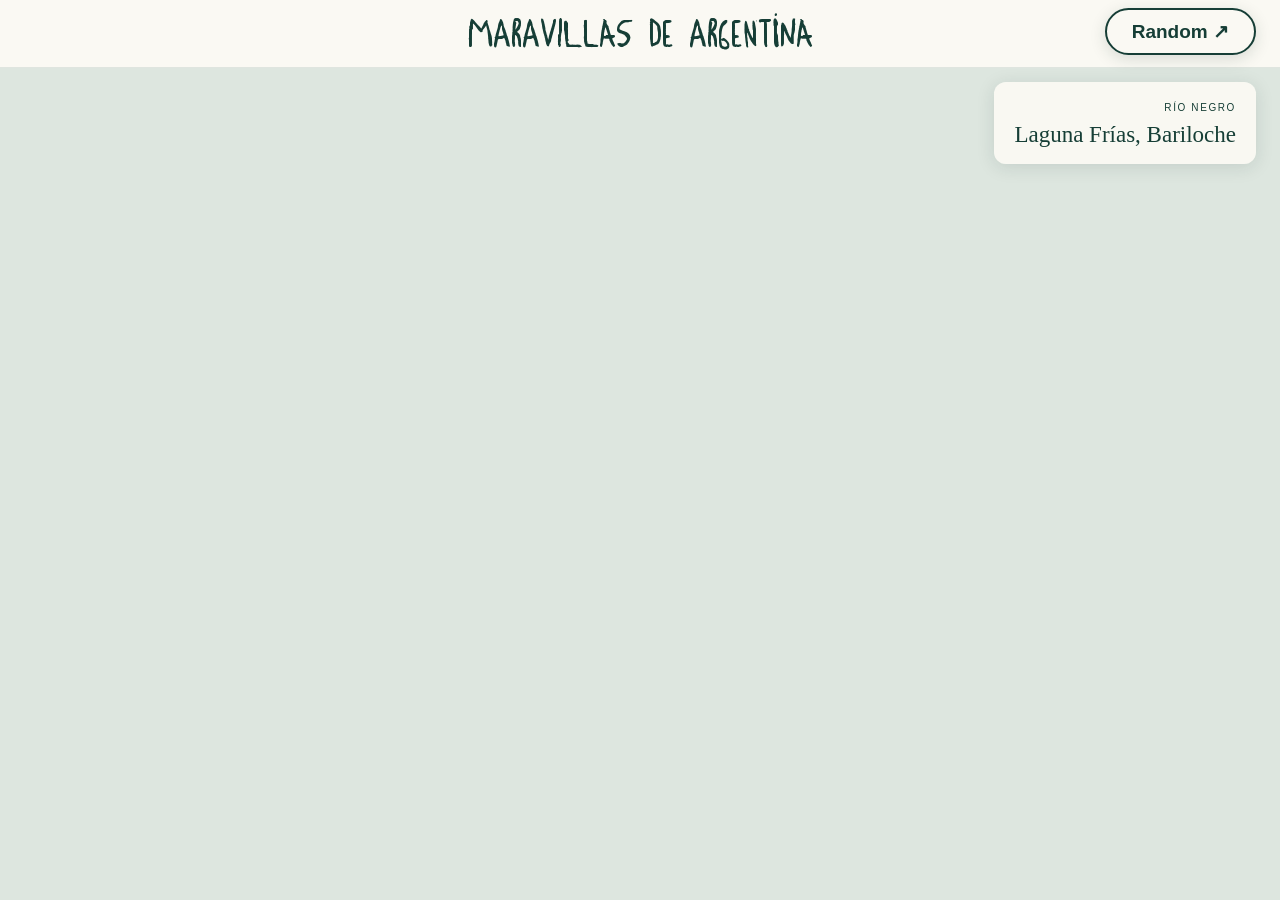
==== commit 07699c82: "Actualizar caché de conexión de estadísticas personal" ====
--- a/index.html
+++ b/index.html
@@ -1,5 +1,5 @@
 <!doctype html>
-<html lang="es-AR"><head><meta charset="utf-8"><meta name="viewport" content="width=device-width,initial-scale=1"><meta name="theme-color" content="#163e36"><meta name="description" content="Asomate a lugares hermosos y curiosos de Argentina. Una vista 360 y un nuevo destino al azar."><title>Maravillas de Argentina</title><link rel="stylesheet" href="style.css?v=360-1"><script src="analytics-config.js" defer></script><script src="analytics.js?v=20261024" defer></script><script src="app.js?v=20261024" defer></script></head>
+<html lang="es-AR"><head><meta charset="utf-8"><meta name="viewport" content="width=device-width,initial-scale=1"><meta name="theme-color" content="#163e36"><meta name="description" content="Asomate a lugares hermosos y curiosos de Argentina. Una vista 360 y un nuevo destino al azar."><title>Maravillas de Argentina</title><link rel="stylesheet" href="style.css?v=360-1"><script src="analytics-config.js?v=personal-20261024" defer></script><script src="analytics.js?v=20261024" defer></script><script src="app.js?v=20261024" defer></script></head>
 <body><header><a href="./" class="brand">✳ <span>Maravillas de Argentina</span></a><span class="tagline">Un país para sorprenderse.</span></header>
 <main class="stage"><iframe id="panorama" title="Vista 360 de Argentina" referrerpolicy="strict-origin-when-cross-origin" allowfullscreen></iframe>
 <p id="loading" role="status">Preparando el próximo destino…</p>
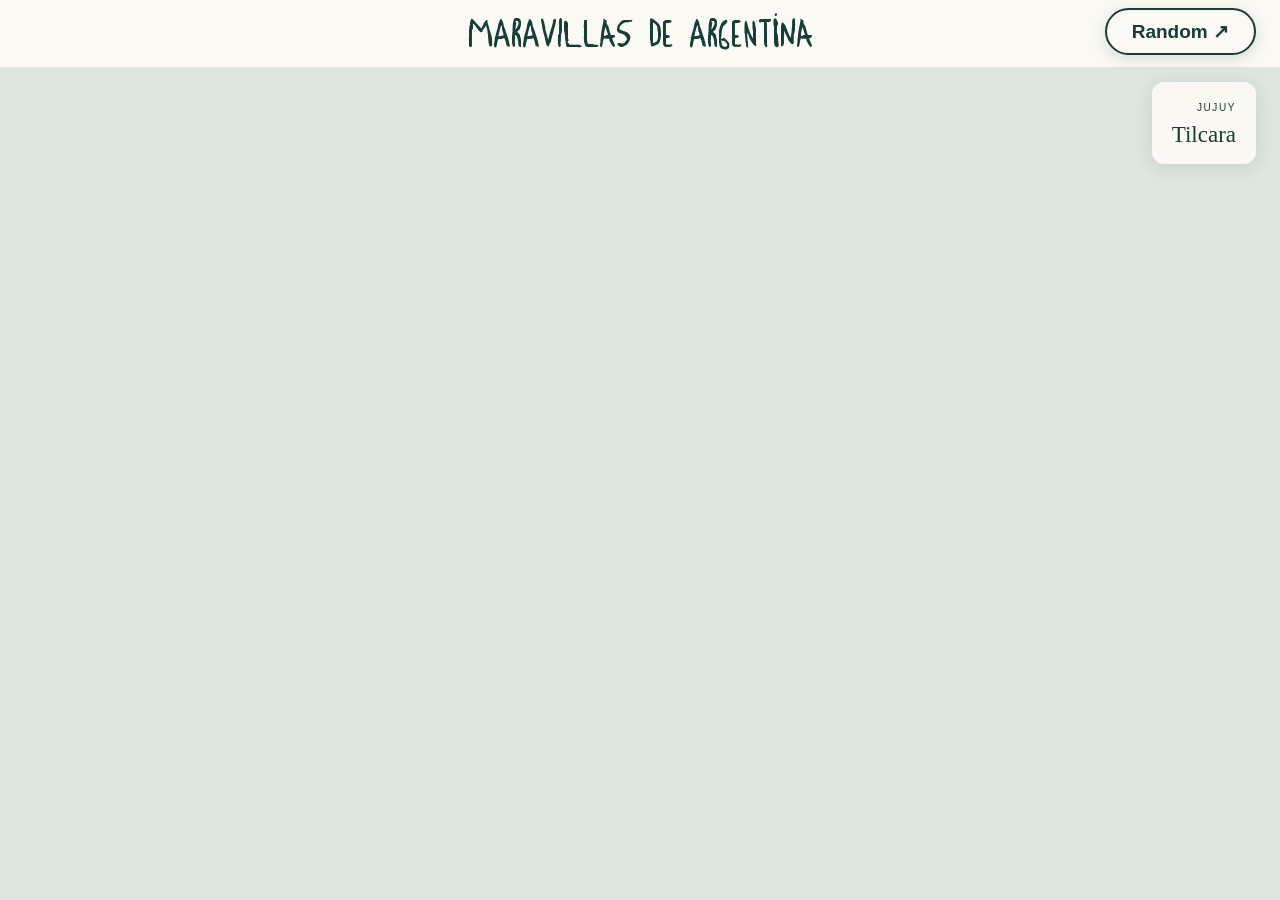
==== commit 1e23576b: "Mostrar favicon de Maravillas de Argentina en la pestaña" ====
--- a/index.html
+++ b/index.html
@@ -1,5 +1,5 @@
 <!doctype html>
-<html lang="es-AR"><head><meta charset="utf-8"><meta name="viewport" content="width=device-width,initial-scale=1"><meta name="theme-color" content="#163e36"><meta name="description" content="Asomate a lugares hermosos y curiosos de Argentina. Una vista 360 y un nuevo destino al azar."><title>Maravillas de Argentina</title><link rel="stylesheet" href="style.css?v=360-1"><script src="analytics-config.js?v=personal-20261024" defer></script><script src="analytics.js?v=20261024" defer></script><script src="app.js?v=20261024" defer></script></head>
+<html lang="es-AR"><head><meta charset="utf-8"><meta name="viewport" content="width=device-width,initial-scale=1"><meta name="theme-color" content="#163e36"><meta name="description" content="Asomate a lugares hermosos y curiosos de Argentina. Una vista 360 y un nuevo destino al azar."><title>Maravillas de Argentina</title><link rel="icon" type="image/svg+xml" href="favicon.svg?v=20261026"><link rel="stylesheet" href="style.css?v=360-1"><script src="analytics-config.js?v=personal-20261024" defer></script><script src="analytics.js?v=20261024" defer></script><script src="app.js?v=20261024" defer></script></head>
 <body><header><a href="./" class="brand">✳ <span>Maravillas de Argentina</span></a><span class="tagline">Un país para sorprenderse.</span></header>
 <main class="stage"><iframe id="panorama" title="Vista 360 de Argentina" referrerpolicy="strict-origin-when-cross-origin" allowfullscreen></iframe>
 <p id="loading" role="status">Preparando el próximo destino…</p>
